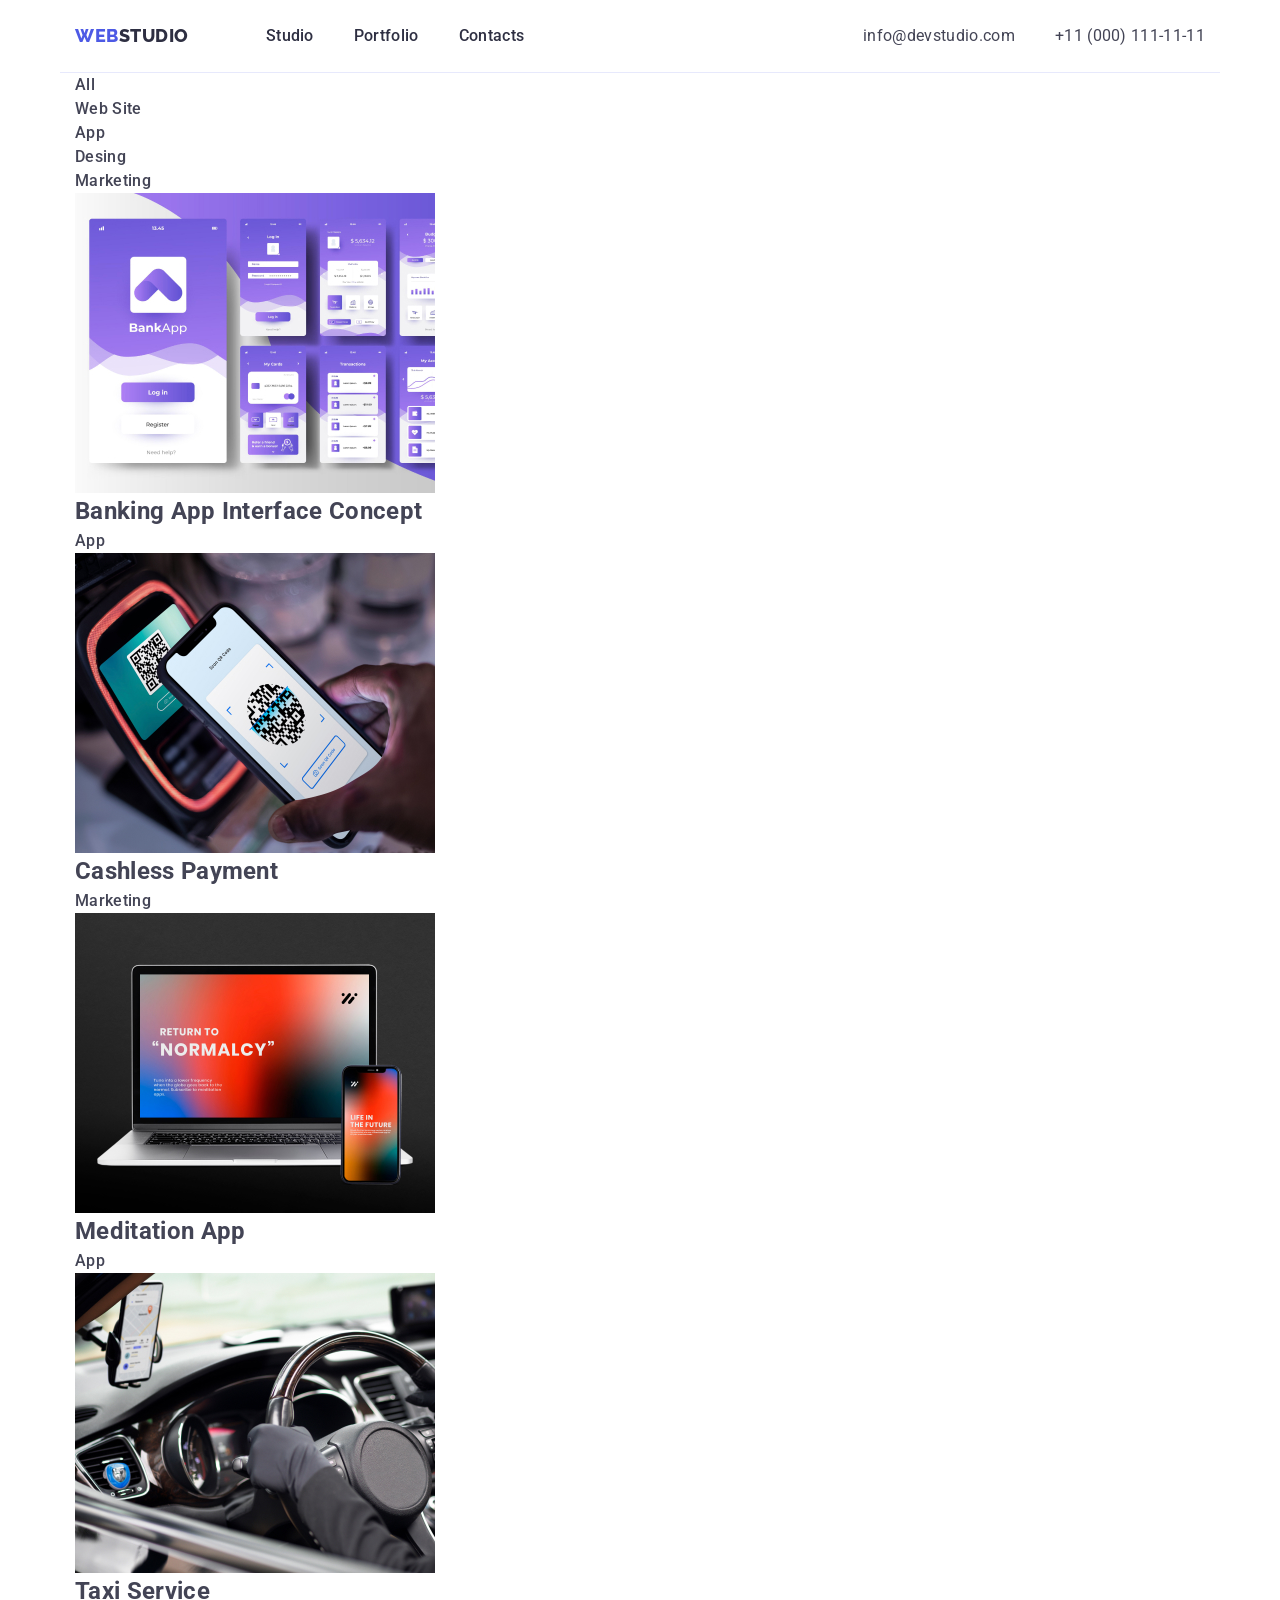
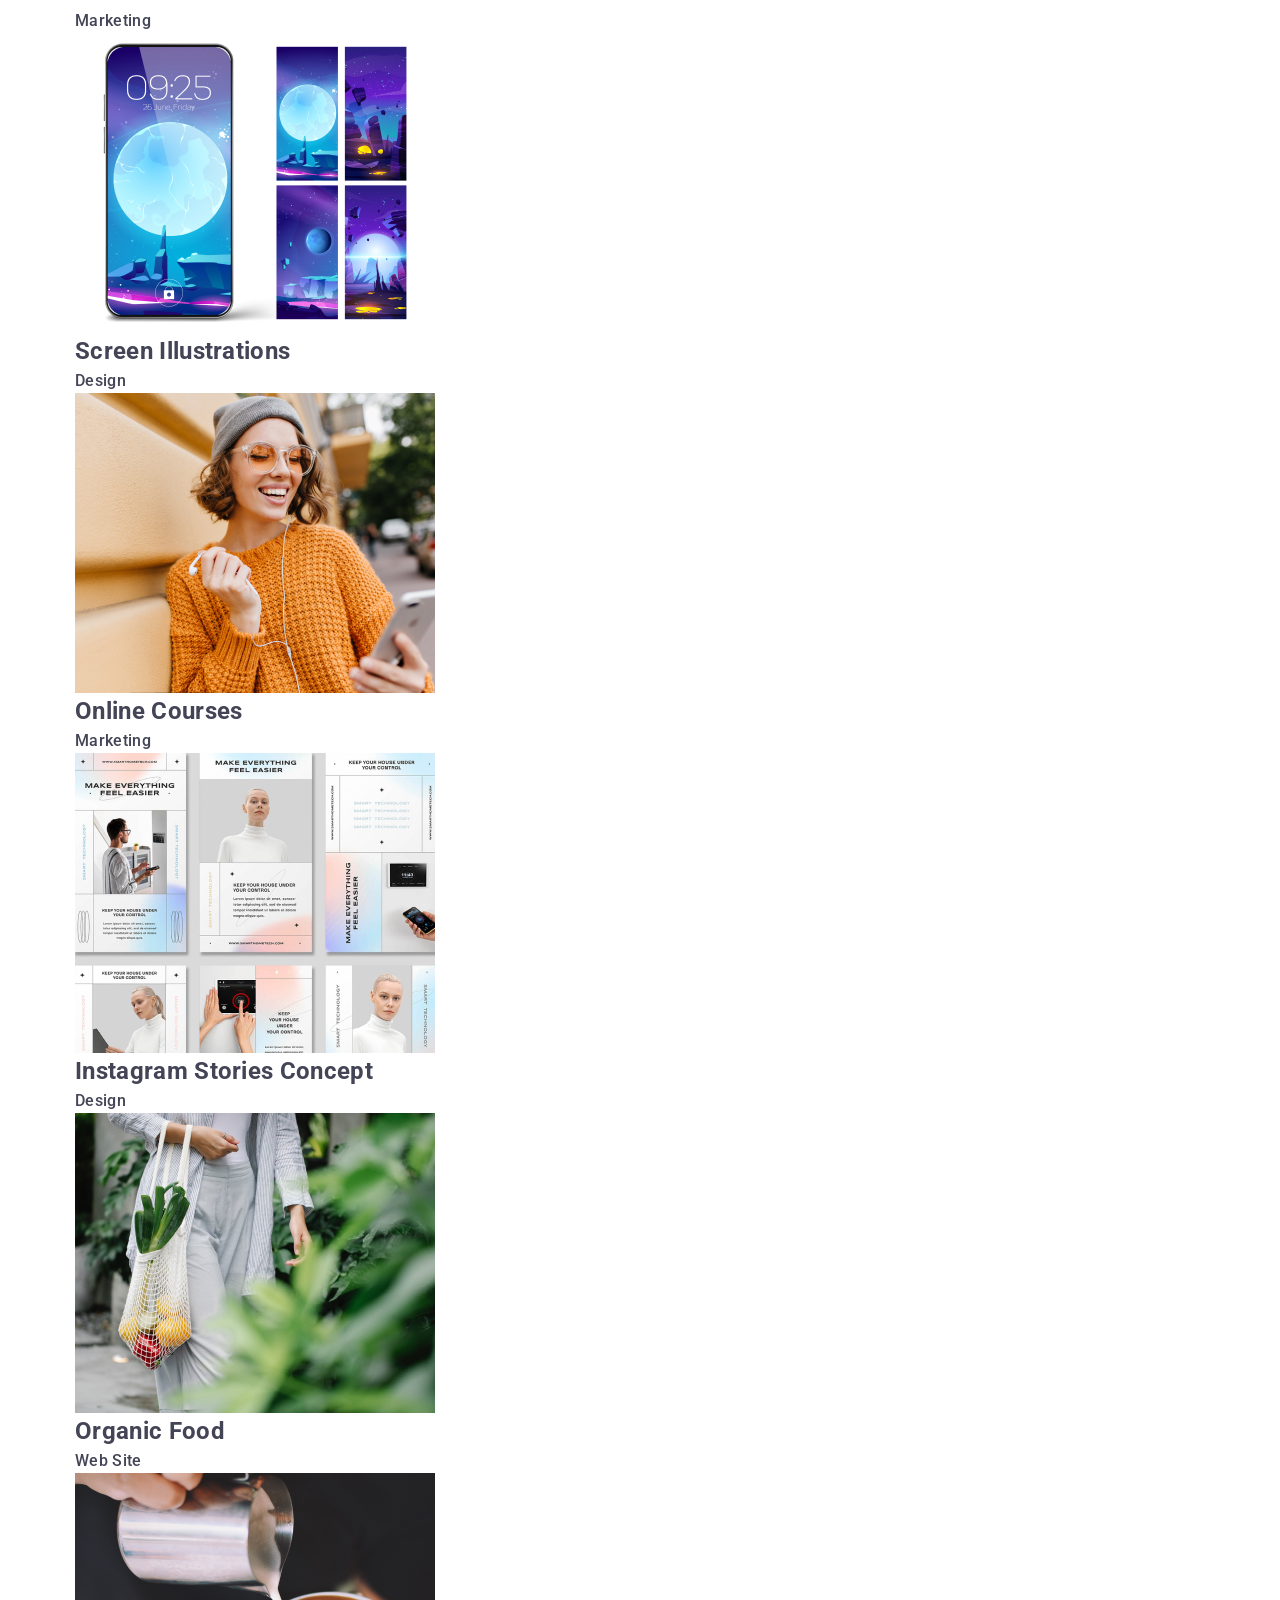
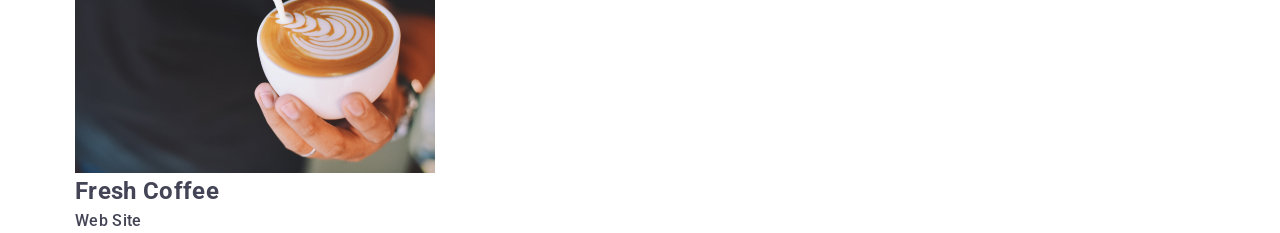
==== portfolio.html @ cc43442c "+" ====
<!DOCTYPE html>
<html lang="en">
<head>
    <meta charset="UTF-8">
    <meta name="viewport" content="width=device-width, initial-scale=1.0">
    <title>Portfolio</title>
    <link rel="stylesheet" href="https://cdn.jsdelivr.net/npm/modern-normalize@3.0.1/modern-normalize.min.css">

		<link rel="preconnect" href="https://fonts.googleapis.com">
		<link rel="preconnect" href="https://fonts.gstatic.com" crossorigin>
		<link href="https://fonts.googleapis.com/css2?family=Raleway:wght@800&family=Roboto:wght@0,400;0,500;0,700&display=swap" rel="stylesheet">
		<link rel="stylesheet" href="./css/cammon.css">
		<link rel="stylesheet" href="./css/style.css"/>
</head>
<body>
    <header class="header">
        <div class="head-item container">
            <a href="./index.html" class="logo link">Web<span class="logo-color">Studio</span> </a>
            <nav class="nav">
                <ul class="nav-menu list">
                    <li class="menu-items list">
                        <a href="./index.html" class="menu-item link">Studio</a>
                    </li>
                    <li class="menu-items list">
                        <a href="" class="menu-item link">Portfolio</a>
                    </li>
                    <li class="menu-items list">
                        <a href="" class="menu-item link">Contacts</a>
                    </li>
                </ul>

                <ul class="nav-info list">
                    <li class="info-items list"><a href="" class="info-email link">info@devstudio.com</a></li>
                    <li class="info-items list"><a href="" class="info-tel link">+11 (000) 111-11-11</a></li>
                    
                </ul>
            </nav></div>
    </header>
    <main class="container">
        <section class="portfolio">
            <h1 class="visually-hidden">Portfolio</h1>
            <ul class="portfolio-menu list">
              <li class="portfolio-menu-item ">All</li>  
              <li class="portfolio-menu-item">Web Site</li>  
              <li class="portfolio-menu-item">App</li>  
              <li class="portfolio-menu-item">Desing</li>  
              <li class="portfolio-menu-item">Marketing</li>  
            </ul>
            <ul class="portfolio-card list">
                <li class="portfolio-card-list">
                    <a href="#" class="poetfolio-card-link link">
                        <img class="partfolio-img" src="./img/portfolio/portfolio-card/banking.jpg" alt="Banking interface" width="360" height="300">
                        <h2 class="partfolio-title">Banking App Interface Concept</h2>
                        <p class="poerfolio-subtitle">App</p>
                    </a>
                </li>
                <li class="portfolio-card-list">
                    <a href="#" class="poetfolio-card-link link">
                        <img class="partfolio-img" src="./img/portfolio/portfolio-card/cashlees.jpg" alt="Cashless Payment" width="360" height="300">
                        <h2 class="partfolio-title">Cashless Payment</h2>
                        <p class="poerfolio-subtitle">Marketing</p>
                    </a>
                </li>
                <li class="portfolio-card-list">
                    <a href="#" class="poetfolio-card-link link">
                        <img class="partfolio-img" src="./img/portfolio/portfolio-card/mediatation.jpg" alt="Meditation App" width="360" height="300">
                        <h2 class="partfolio-title">Meditation App</h2>
                        <p class="poerfolio-subtitle">App</p>
                    </a>
                </li>
                <li class="portfolio-card-list">
                    <a href="#" class="poetfolio-card-link link">
                        <img class="partfolio-img" src="./img/portfolio/portfolio-card/taxi.jpg" alt="Taxi Servis" width="360" height="300">
                        <h2 class="partfolio-title">Taxi Service</h2>
                        <p class="poerfolio-subtitle">Marketing</p>
                    </a>
                </li>
                <li class="portfolio-card-list">
                    <a href="#" class="poetfolio-card-link link">
                        <img class="partfolio-img" src="./img/portfolio/portfolio-card/screen.jpg" alt="Screen Illustrations"width="360" height="300">
                        <h2 class="partfolio-title">Screen Illustrations</h2>
                        <p class="poerfolio-subtitle">Design</p>
                    </a>
                </li>
                <li class="portfolio-card-list">
                    <a href="#" class="poetfolio-card-link link">
                        <img class="partfolio-img" src="./img/portfolio/portfolio-card/online.jpg" alt="Online Courses" width="360" height="300">
                        <h2 class="partfolio-title">Online Courses</h2>
                        <p class="poerfolio-subtitle">Marketing</p>
                    </a>
                </li>
                <li class="portfolio-card-list">
                    <a href="#" class="poetfolio-card-link link">
                        <img class="partfolio-img"src="./img/portfolio/portfolio-card/stories.jpg" alt="Instagram Stories Concept" width="360" height="300">
                        <h2 class="partfolio-title">Instagram Stories Concept</h2>
                        <p class="poerfolio-subtitle">Design</p>
                    </a>
                </li>
                <li class="portfolio-card-list">
                    <a href="#" class="poetfolio-card-link link">
                        <img class="partfolio-img" src="./img/portfolio/portfolio-card/organic.jpg" alt="Organic Food" width="360" height="300">
                        <h2 class="partfolio-title">Organic Food</h2>
                        <p class="poerfolio-subtitle">Web Site</p>
                    </a>
                </li>
                <li class="portfolio-card-list">
                    <a href="#" class="poetfolio-card-link link">
                        <img class="partfolio-img" src="./img/portfolio/portfolio-card/coffee.jpg" alt="Fresh Coffee" width="360" height="300">
                        <h2 class="partfolio-title">Fresh Coffee</h2>
                        <p class="poerfolio-subtitle">Web Site</p>
                    </a>
                </li>
            </ul>
        </section>
    </main>
    <footer></footer>
    
</body>
</html>
---- css/cammon.css ----
:root {
	 --font-family: "Roboto", sans-serif;
	 --second-family: "Raleway", sans-serif;

	 --iris: #4d5ae5;
	 --ocean: #404bbf;
	 --navy-blue: #2e2f42;
	 --green: #31d0aa;
	 --slate: rgb(67, 68, 85);
	 --light-slate: #8e8f99;
	 --cornflower: #e7e9fc;
	 --cloud: #f4f4fd;
	 --navy-blue-modal: rgba(46, 47, 66, 0.4);
	 --grey: rgba(46, 47, 66, 0.7);
	 --white: #fff;
	 --dairy: #fcfcfc;

	}

body {
	font-family: var(--font-family);
	font-weight: 500;
	font-size: 16px;
	line-height: 1.5;
	letter-spacing:0.02em;
	color:var(--slate) ;
	
	background-color:var(--white) ;
		
}

h1,h2,h3, h4,h5,h6,p {
	margin: 0;
}
a {
	text-decoration: none;
}
img{
	display: block;
}


/* =========================================================== */
 /*General styles*/
 .container{	
	max-width: 1160px;
	padding: 0 15px;
	margin:0 auto 0 auto;

	
 }

 .list{
	list-style: none;
	padding: 0;
	margin: 0;
}
.link{
	color: inherit;
	text-decoration: none;
}
 .btn{
	font-weight: 500;
	letter-spacing: 0.04em;
	color: var(--white);
	border-radius: 4px;
	padding: 16px 32px;
	box-shadow: 0 4px 4px 0 rgba(0, 0, 0, 0.15);
	background: var(--iris);	
 }
 .btn:hover,
 .btn:focus{
	background-color: var(--ocean);
 }


 	/* Hidden title */
.visually-hidden {
	position: absolute;
	width: 1px;
	height: 1px;
	margin: -1px;
	border: 0;
	padding: 0;
  
	white-space: nowrap;
	clip-path: inset(100%);
	clip: rect(0 0 0 0);   
	overflow: hidden;
  }
  .section-title{
	font-family: var(--font-family);
	font-weight: 700;
	font-size: 36px;
	line-height: 1.11;
	letter-spacing: 0.02em;
	text-transform: capitalize;
	text-align: center;
	color: var(--navy-blue);

  }

 /* ======header===== */
 /* =====footer===== */
---- css/style.css ----
/* .hero-title{
    font-size: 40px;
} */

/* ==========HEADER========== */
.head-item {
    display: flex;
    align-items: center; 
    border-bottom: 1px solid var(--cornflower);
   }
.logo {
    font-family: var(--second-family);
    font-weight: 800;
    font-size: 18px;
    line-height: 1.17;
    letter-spacing: 0.03em;
    text-transform: uppercase;
    color: var(--iris);
    margin-right: 77px;
}
.logo-color {
    color: var(--navy-blue);
}
.nav {
  
    display: flex;
    align-items: center;
    justify-content: space-between;
    flex-grow: 1;
}
.nav-menu {
    display: flex;
    flex-wrap: wrap;
    align-items: center;
     column-gap: 40px;
}
.menu-items {
    color: var(--navy-blue);
    
}
.menu-item,
.info-email,
.info-tel {
    display: block;
    padding-top: 24px;
    padding-bottom: 24px;
}
.menu-item:hover,
.menu-item:focus {   
    color: var(--ocean);
}
.nav-info {
    font-weight: 400;
    display: flex;
    align-items: center;
    flex-wrap: wrap;
    column-gap: 40px;
}
.info-email:hover,
.info-email:focus,
.info-tel:hover,
.info-tel:hover:focus{
    color: var(--ocean);
}
 
/* ==========MAIN========== */
/* ==========hero========== */
.hero {
    background-color: var(--navy-blue);
    padding-top: 188px;
    padding-bottom: 188px;
}
.hero-title {
font-weight: 700;
font-size: 56px;
line-height: 1.07;
letter-spacing: 0.02em;
text-align: center;
color: var(--white);
margin-bottom: 48px;

}
.hero-btn {
    display: block;
    margin: 0 auto;
}
/* ==========feature========== */
.feature {
    padding-top: 120px;
    padding-bottom: 96px;
}
.feature-list {
    display: flex;
    flex-wrap: wrap;
    gap: 24px;
}
.feature-card {
    flex-basis: calc((100% - 24px * 3)/4);
}
.feature-card-box{
    background-color: var(--cloud);
    border-radius: 4px;
    display: flex;
    align-items: center;
    justify-content: center;
    min-height: 112px;
   
    margin-bottom: 8px;
}
.feature-card-title {
    font-weight: 500;
    font-size: 20px;
    line-height: 1.2;
    letter-spacing: 0.02em;
    color: var(--navy-blue); 
    }
    .feature-card-title:not(:last-child){
    margin-bottom: 8px;
    }
.feature-card-text {
    font-weight: 400;
    font-size: 16px;
    line-height: 1.5;
    }

/* ==========doing========== */

.doing {
    padding-bottom: 120px;
   
    outline: 5px solid coral;

}
.doing-title:not(:last-child) {
    margin-bottom: 72px;
}
.doing-list {
    display: flex;
    flex-wrap: wrap;
    gap: 24px;
}
.doing-card {
    flex-basis: calc((100% - 24px * 2)/3);
}
.doing-card-link {
}
.doing-card-img {
}
/* ==========team========== */
.team {
    padding-top: 120px;
    padding-bottom: 120px;
    background-color: var(--cloud);
}

.team-title {
    margin-bottom: 72px;
}
.team-list {
    display: flex;
    flex-wrap: wrap;
    gap: 24px;
}

.team-card {
    flex-basis: calc((100% - 24px * 3)/4);
}
.team-card-img {
}
.team-card-box{
    padding: 32px 16px;
    box-shadow: 0 2px 1px 0 rgba(46, 47, 66, 0.08), 0 1px 1px 0 rgba(46, 47, 66, 0.16), 0 1px 6px 0 rgba(46, 47, 66, 0.08);
    background: var(--white);
}
.team-card-title {
    font-weight: 600;
    font-size: 20px;
    line-height: 1.2;
    text-align: center;
    color: var(--navy-blue);
}
.team-card-title:not(:last-child){
    margin-bottom:8px;
}
.team-card-subtitle {
    font-weight: 400;
    text-align: center;
}

.team-card-subtitle:not(:last-child){
    margin-bottom: 8px;
} 
.team-card-soc {
    display: flex;
    align-items: center;
    justify-content: center;
    gap: 24px;

    
}
.team-soc-item {
}
.team-soc-icon {
    display: flex;
    align-items: center;
    justify-content: center;
    width: 40px;
    height: 40px;
    background-color: var(--iris);
    border-radius: 50%;
}
.team-soc-icon:hover,
.team-soc-icon:focus{
background-color: var(--ocean);
}

.team-soc-svg{
    fill: currentColor;
}
.twiter{
    fill: var(--white);
}
/* ==========HEADER========== */
/* ==========HEADER========== */


/*
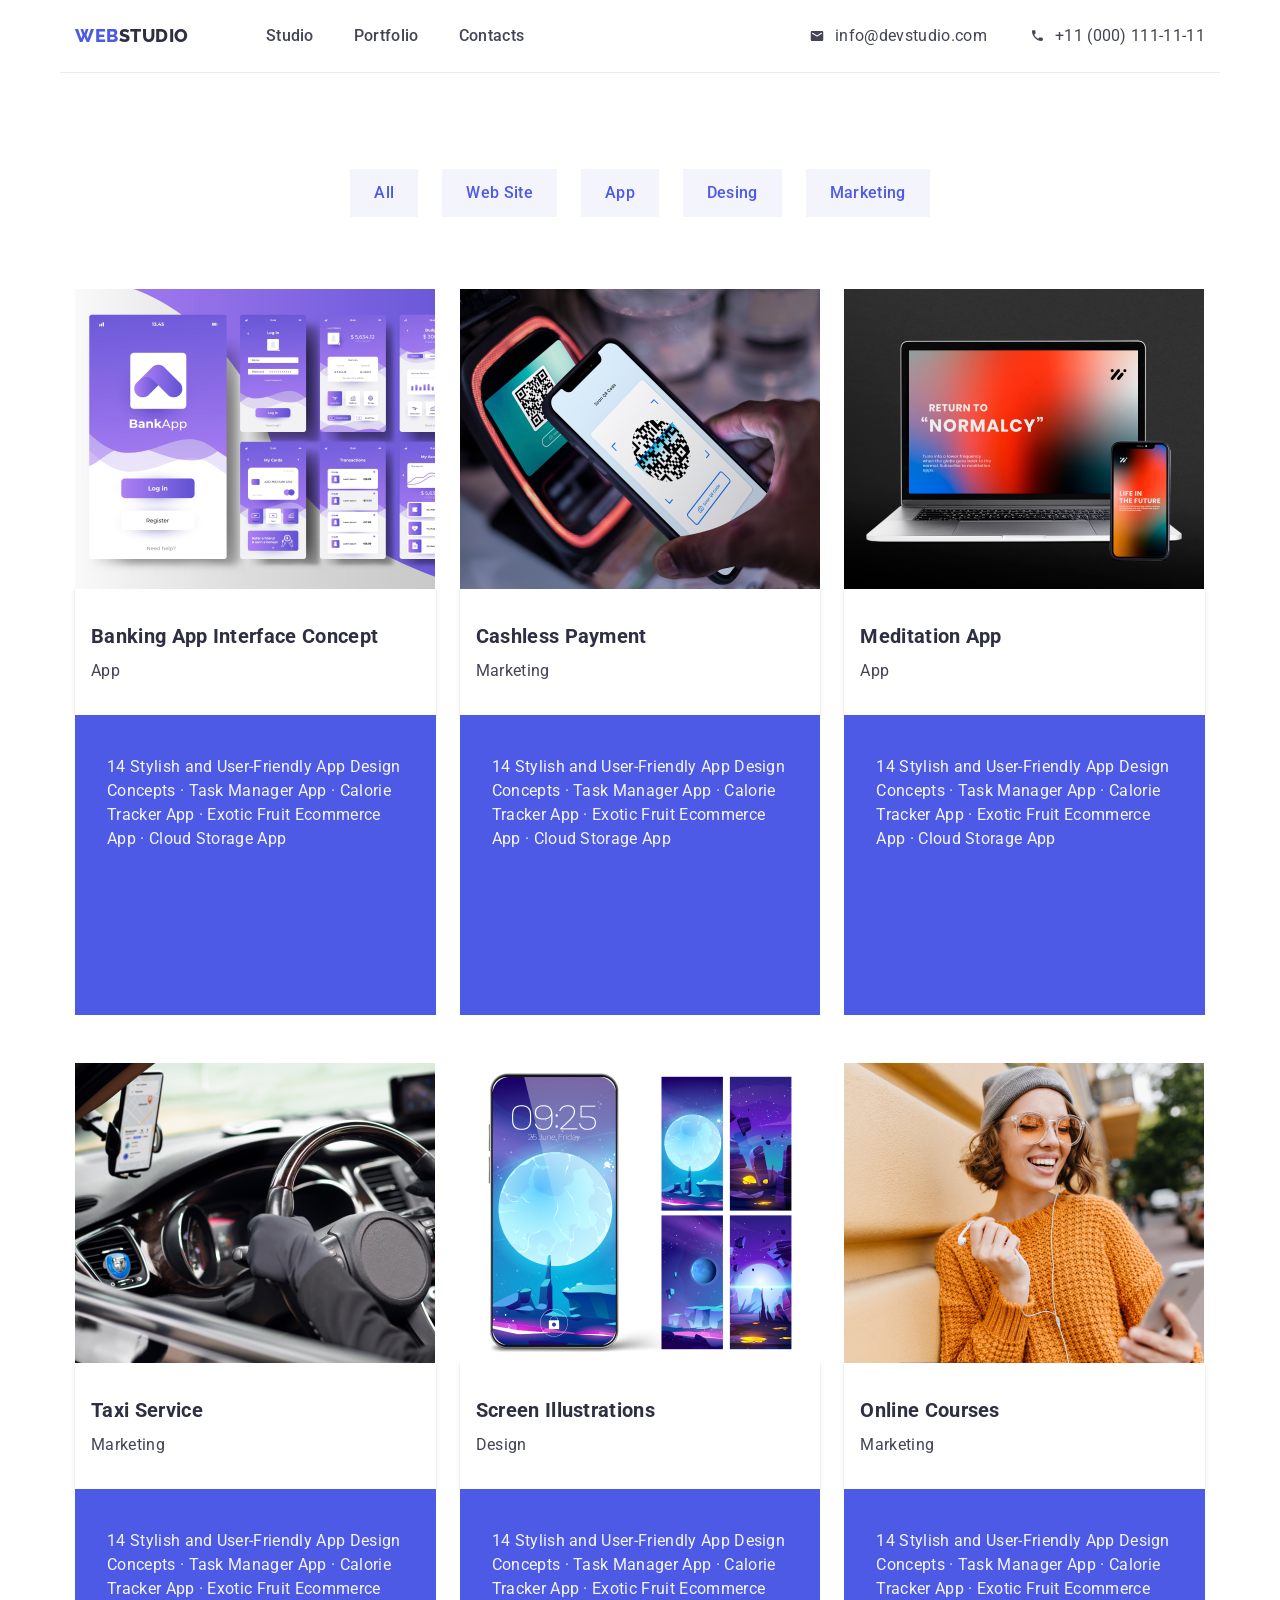
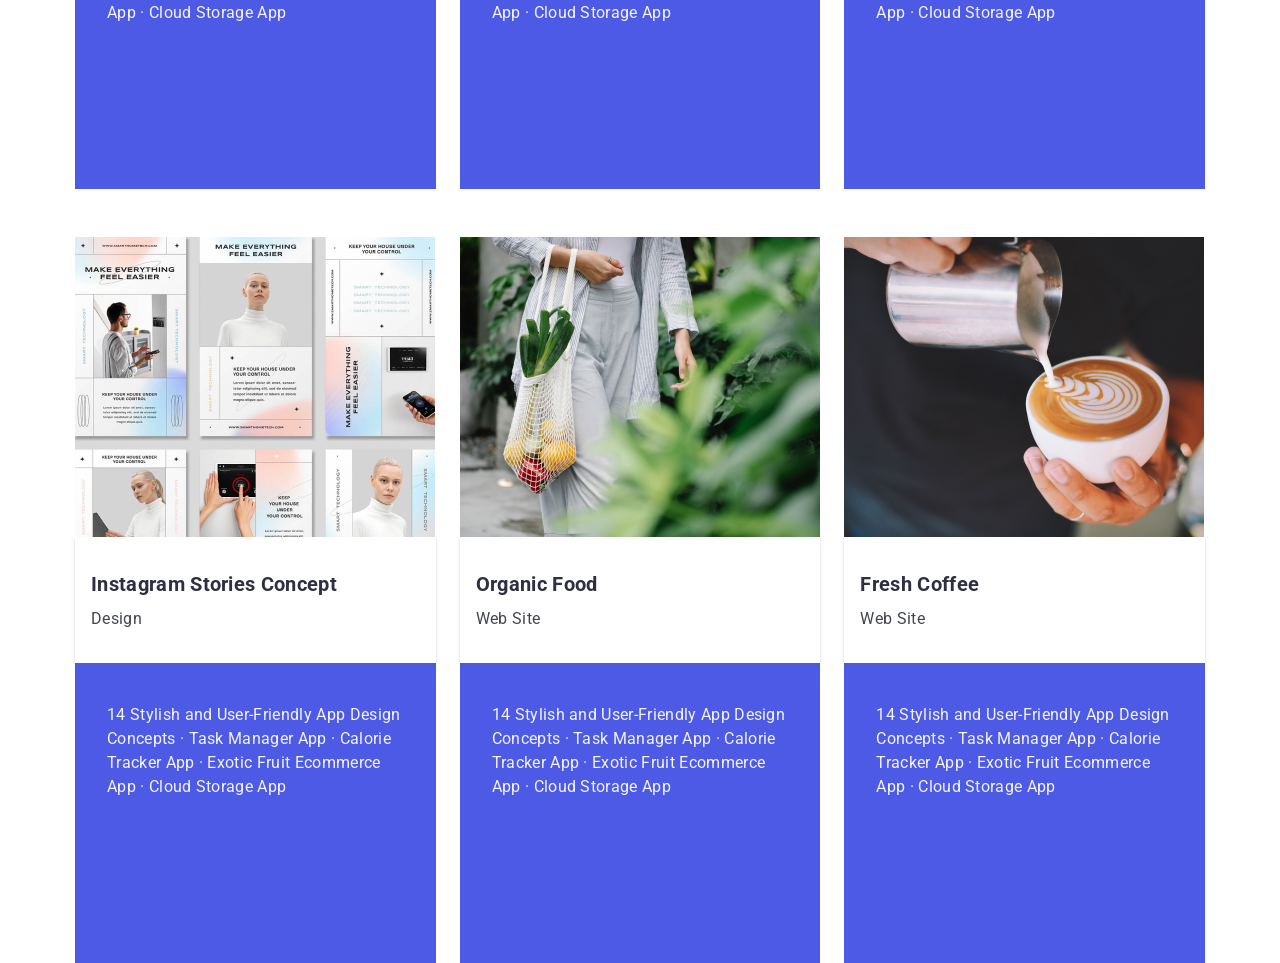
==== commit e9e2f1ad: "fix view" ====
--- a/portfolio.html
+++ b/portfolio.html
@@ -13,29 +13,42 @@
 		<link rel="stylesheet" href="./css/style.css"/>
 </head>
 <body>
-    <header class="header">
-        <div class="head-item container">
-            <a href="./index.html" class="logo link">Web<span class="logo-color">Studio</span> </a>
-            <nav class="nav">
-                <ul class="nav-menu list">
-                    <li class="menu-items list">
-                        <a href="./index.html" class="menu-item link">Studio</a>
-                    </li>
-                    <li class="menu-items list">
-                        <a href="" class="menu-item link">Portfolio</a>
-                    </li>
-                    <li class="menu-items list">
-                        <a href="" class="menu-item link">Contacts</a>
-                    </li>
-                </ul>
+   	<header class="header">
+			<div class="head-item container">
+				<a href="./index.html" class="logo link">Web<span class="logo-color">Studio</span> </a>
+				<nav class="nav">
+					<ul class="nav-menu list">
+						<li class="menu-items list">
+							<a href="./index.html" class="menu-item link">Studio</a>
+						</li>
+						<li class="menu-items list">
+							<a href="./portfolio.html" class="menu-item link">Portfolio</a>
+						</li>
+						<li class="menu-items list">
+							<a href="" class="menu-item link">Contacts</a>
+						</li>
+					</ul>
+	
+					<ul class="nav-info list">
+						<li class="info-items list">
+							<a href="mailto:info@devstudio.com" class="info-email link"> 
+								<svg class="info-email-svg" width="20" height="20" aria-hidden="true">
+									<use href="./img/svg/icons.svg#e-mail"></use>
+								</svg> 
+							info@devstudio.com</a> 
+						</li>
+						<li class="info-items list">
+							<a href="tel:+110001111111" class="info-tel link">
+								<svg class="info-phone-svg" width="20" height="20" aria-hidden="true">
+									<use href="./img/svg/icons.svg#phone"></use>
+								</svg>
+							 +11 (000) 111-11-11</a>
+						</li>
+						
+					</ul>
+				</nav></div>
+		</header>
 
-                <ul class="nav-info list">
-                    <li class="info-items list"><a href="" class="info-email link">info@devstudio.com</a></li>
-                    <li class="info-items list"><a href="" class="info-tel link">+11 (000) 111-11-11</a></li>
-                    
-                </ul>
-            </nav></div>
-    </header>
     <main class="container">
         <section class="portfolio">
             <h1 class="visually-hidden">Portfolio</h1>
@@ -48,66 +61,94 @@
             </ul>
             <ul class="portfolio-card list">
                 <li class="portfolio-card-list">
-                    <a href="#" class="poetfolio-card-link link">
-                        <img class="partfolio-img" src="./img/portfolio/portfolio-card/banking.jpg" alt="Banking interface" width="360" height="300">
-                        <h2 class="partfolio-title">Banking App Interface Concept</h2>
-                        <p class="poerfolio-subtitle">App</p>
+                    <a href="#" class="portfolio-card-link link">
+                        <img class="portfolio-img" src="./img/portfolio/portfolio-card/banking.jpg" alt="Banking interface" width="360" height="300">
+                        <div class="portfolio-item">
+                            <h2 class="portfolio-title">Banking App Interface Concept</h2>
+                            <p class="portfolio-subtitle">App</p>       
+                        </div>
+                        
+                        <p class="portfolio-text">14 Stylish and User-Friendly App Design Concepts · Task Manager App · Calorie Tracker App · Exotic Fruit Ecommerce App · Cloud Storage App</p>
                     </a>
                 </li>
                 <li class="portfolio-card-list">
-                    <a href="#" class="poetfolio-card-link link">
-                        <img class="partfolio-img" src="./img/portfolio/portfolio-card/cashlees.jpg" alt="Cashless Payment" width="360" height="300">
-                        <h2 class="partfolio-title">Cashless Payment</h2>
-                        <p class="poerfolio-subtitle">Marketing</p>
+                    <a href="#" class="portfolio-card-link link">
+                        <img class="portfolio-img" src="./img/portfolio/portfolio-card/cashlees.jpg" alt="Cashless Payment" width="360" height="300">
+                         <div class="portfolio-item">
+                            <h2 class="portfolio-title">Cashless Payment</h2>
+                            <p class="portfolio-subtitle">Marketing</p>
+                        </div>
+                        <p class="portfolio-text">14 Stylish and User-Friendly App Design Concepts · Task Manager App · Calorie Tracker App · Exotic Fruit Ecommerce App · Cloud Storage App</p>
                     </a>
                 </li>
                 <li class="portfolio-card-list">
-                    <a href="#" class="poetfolio-card-link link">
-                        <img class="partfolio-img" src="./img/portfolio/portfolio-card/mediatation.jpg" alt="Meditation App" width="360" height="300">
-                        <h2 class="partfolio-title">Meditation App</h2>
-                        <p class="poerfolio-subtitle">App</p>
+                    <a href="#" class="portfolio-card-link link">
+                        <img class="portfolio-img" src="./img/portfolio/portfolio-card/mediatation.jpg" alt="Meditation App" width="360" height="300">
+                         <div class="portfolio-item">
+                            <h2 class="portfolio-title">Meditation App</h2>
+                            <p class="portfolio-subtitle">App</p>
+                        </div>
+                        <p class="portfolio-text">14 Stylish and User-Friendly App Design Concepts · Task Manager App · Calorie Tracker App · Exotic Fruit Ecommerce App · Cloud Storage App</p>
                     </a>
                 </li>
                 <li class="portfolio-card-list">
-                    <a href="#" class="poetfolio-card-link link">
-                        <img class="partfolio-img" src="./img/portfolio/portfolio-card/taxi.jpg" alt="Taxi Servis" width="360" height="300">
-                        <h2 class="partfolio-title">Taxi Service</h2>
-                        <p class="poerfolio-subtitle">Marketing</p>
+                    <a href="#" class="portfolio-card-link link">
+                        <img class="portfolio-img" src="./img/portfolio/portfolio-card/taxi.jpg" alt="Taxi Servis" width="360" height="300">
+                         <div class="portfolio-item">
+                            <h2 class="portfolio-title">Taxi Service</h2>
+                            <p class="portfolio-subtitle">Marketing</p>
+                        </div>
+                        <p class="portfolio-text">14 Stylish and User-Friendly App Design Concepts · Task Manager App · Calorie Tracker App · Exotic Fruit Ecommerce App · Cloud Storage App</p>
                     </a>
                 </li>
                 <li class="portfolio-card-list">
-                    <a href="#" class="poetfolio-card-link link">
-                        <img class="partfolio-img" src="./img/portfolio/portfolio-card/screen.jpg" alt="Screen Illustrations"width="360" height="300">
-                        <h2 class="partfolio-title">Screen Illustrations</h2>
-                        <p class="poerfolio-subtitle">Design</p>
+                    <a href="#" class="portfolio-card-link link">
+                        <img class="portfolio-img" src="./img/portfolio/portfolio-card/screen.jpg" alt="Screen Illustrations"width="360" height="300">
+                         <div class="portfolio-item">
+                            <h2 class="portfolio-title">Screen Illustrations</h2>
+                            <p class="portfolio-subtitle">Design</p>
+                         </div>
+                        <p class="portfolio-text">14 Stylish and User-Friendly App Design Concepts · Task Manager App · Calorie Tracker App · Exotic Fruit Ecommerce App · Cloud Storage App</p>
                     </a>
                 </li>
                 <li class="portfolio-card-list">
-                    <a href="#" class="poetfolio-card-link link">
-                        <img class="partfolio-img" src="./img/portfolio/portfolio-card/online.jpg" alt="Online Courses" width="360" height="300">
-                        <h2 class="partfolio-title">Online Courses</h2>
-                        <p class="poerfolio-subtitle">Marketing</p>
+                    <a href="#" class="portfolio-card-link link">
+                        <img class="portfolio-img" src="./img/portfolio/portfolio-card/online.jpg" alt="Online Courses" width="360" height="300">
+                         <div class="portfolio-item">
+                            <h2 class="portfolio-title">Online Courses</h2>
+                            <p class="portfolio-subtitle">Marketing</p>
+                         </div>
+                        <p class="portfolio-text">14 Stylish and User-Friendly App Design Concepts · Task Manager App · Calorie Tracker App · Exotic Fruit Ecommerce App · Cloud Storage App</p>
                     </a>
                 </li>
                 <li class="portfolio-card-list">
-                    <a href="#" class="poetfolio-card-link link">
-                        <img class="partfolio-img"src="./img/portfolio/portfolio-card/stories.jpg" alt="Instagram Stories Concept" width="360" height="300">
-                        <h2 class="partfolio-title">Instagram Stories Concept</h2>
-                        <p class="poerfolio-subtitle">Design</p>
+                    <a href="#" class="portfolio-card-link link">
+                        <img class="portfolio-img"src="./img/portfolio/portfolio-card/stories.jpg" alt="Instagram Stories Concept" width="360" height="300">
+                         <div class="portfolio-item">
+                            <h2 class="portfolio-title">Instagram Stories Concept</h2>
+                            <p class="portfolio-subtitle">Design</p>
+                         </div>
+                        <p class="portfolio-text">14 Stylish and User-Friendly App Design Concepts · Task Manager App · Calorie Tracker App · Exotic Fruit Ecommerce App · Cloud Storage App</p>
                     </a>
                 </li>
                 <li class="portfolio-card-list">
-                    <a href="#" class="poetfolio-card-link link">
-                        <img class="partfolio-img" src="./img/portfolio/portfolio-card/organic.jpg" alt="Organic Food" width="360" height="300">
-                        <h2 class="partfolio-title">Organic Food</h2>
-                        <p class="poerfolio-subtitle">Web Site</p>
+                    <a href="#" class="portfolio-card-link link">
+                        <img class="portfolio-img" src="./img/portfolio/portfolio-card/organic.jpg" alt="Organic Food" width="360" height="300">
+                         <div class="portfolio-item">
+                            <h2 class="portfolio-title">Organic Food</h2>
+                            <p class="portfolio-subtitle">Web Site</p>
+                         </div>
+                        <p class="portfolio-text">14 Stylish and User-Friendly App Design Concepts · Task Manager App · Calorie Tracker App · Exotic Fruit Ecommerce App · Cloud Storage App</p>
                     </a>
                 </li>
                 <li class="portfolio-card-list">
-                    <a href="#" class="poetfolio-card-link link">
+                    <a href="#" class="portfolio-card-link link">
                         <img class="partfolio-img" src="./img/portfolio/portfolio-card/coffee.jpg" alt="Fresh Coffee" width="360" height="300">
-                        <h2 class="partfolio-title">Fresh Coffee</h2>
-                        <p class="poerfolio-subtitle">Web Site</p>
+                        <div class="portfolio-item">
+                            <h2 class="portfolio-title">Fresh Coffee</h2>
+                            <p class="portfolio-subtitle">Web Site</p>
+                        </div>
+                        <p class="portfolio-text">14 Stylish and User-Friendly App Design Concepts · Task Manager App · Calorie Tracker App · Exotic Fruit Ecommerce App · Cloud Storage App</p>
                     </a>
                 </li>
             </ul>
--- a/css/cammon.css
+++ b/css/cammon.css
@@ -88,6 +88,10 @@
 	clip: rect(0 0 0 0);   
 	overflow: hidden;
   }
+  .section-pading{
+	padding-top: 120px;
+	padding-bottom: 120px;
+  }
   .section-title{
 	font-family: var(--font-family);
 	font-weight: 700;
--- a/css/style.css
+++ b/css/style.css
@@ -41,9 +41,14 @@
 .menu-item,
 .info-email,
 .info-tel {
-    display: block;
+    /* display: block; */
+
+    display: inline-flex;
+    align-items: center;
+    gap: 8px;
     padding-top: 24px;
     padding-bottom: 24px;
+    color: var(--slate);
 }
 .menu-item:hover,
 .menu-item:focus {   
@@ -62,14 +67,26 @@
 .info-tel:hover:focus{
     color: var(--ocean);
 }
+.info-email-svg,
+.info-phone-svg {
+fill: currentColor;
+width: 20px;
+height: 20px;
+
+}
  
 /* ==========MAIN========== */
 /* ==========hero========== */
 .hero {
-    background-color: var(--navy-blue);
+    background-image:linear-gradient(rgba(46, 47, 66, 0.7), rgba(46, 47, 66, 0.7)), url(../img/main/hero/people-office.jpg);
+  background-size: cover;
+  background-position: center;
+  background-repeat: no-repeat;
     padding-top: 188px;
     padding-bottom: 188px;
 }
+
+ /* linear-gradient(rgba(var(--navy-rgb), 0.7), rgba(var(--navy-rgb), 0.7)),  */
 .hero-title {
 font-weight: 700;
 font-size: 56px;
@@ -85,10 +102,6 @@
     margin: 0 auto;
 }
 /* ==========feature========== */
-.feature {
-    padding-top: 120px;
-    padding-bottom: 96px;
-}
 .feature-list {
     display: flex;
     flex-wrap: wrap;
@@ -128,7 +141,7 @@
 .doing {
     padding-bottom: 120px;
    
-    outline: 5px solid coral;
+    /* outline: 5px solid coral; */
 
 }
 .doing-title:not(:last-child) {
@@ -148,9 +161,7 @@
 }
 /* ==========team========== */
 .team {
-    padding-top: 120px;
-    padding-bottom: 120px;
-    background-color: var(--cloud);
+   background-color: var(--cloud);
 }
 
 .team-title {
@@ -220,8 +231,87 @@
 .twiter{
     fill: var(--white);
 }
-/* ==========HEADER========== */
-/* ==========HEADER========== */
-
-
-/*
+
+/* ==========CUSTOMERS========== */
+.customers-title {
+}
+.title {
+}
+.customers-list {
+}
+.list {
+}
+.customers-card {
+}
+.customers-card-link {
+}
+.customers-card-svg {
+}
+
+
+
+/* ===================PORTFOLIO================================ */
+.portfolio {
+    padding-top: 96px;
+
+}
+.portfolio-menu{
+    display: flex;
+    align-items: center;
+    justify-content: center;
+    gap: 24px;
+    padding-bottom:72px;
+}
+.portfolio-menu-item {
+    padding: 12px 24px;
+    background-color: var(--cloud);
+    text-align: center;
+    color: var(--iris);
+    cursor: pointer;
+}
+.portfolio-menu-item:hover,
+.portfolio-menu-item:focus{
+   background-color: var(--iris); 
+   color:var(--white) ;
+}
+
+
+
+.portfolio-card {
+    display: flex;
+    flex-wrap: wrap;
+    row-gap: 48px;
+    column-gap: 24px;
+   
+
+}
+
+
+.portfolio-card-list {
+    flex-basis: calc((100% - 24px * 2) / 3);
+     
+}
+.portfolio-card-link {
+    
+}
+.portfolio-item {
+    padding:32px 16px;
+     box-shadow: 0 2px 1px 0 rgba(46, 47, 66, 0.08), 0 1px 1px 0 rgba(46, 47, 66, 0.16), 0 1px 6px 0 rgba(46, 47, 66, 0.08);
+}
+.portfolio-title {
+   font-size: 20px; 
+   color: var(--navy-blue);
+   margin-bottom: 8px;
+}
+.portfolio-subtitle {
+    font-weight: 400;
+}
+.portfolio-text {
+    font-weight: 400;
+    letter-spacing: 0.02em;
+    color: var(--cloud);
+    background-color: var(--iris);
+    padding: 40px 32px;
+    min-height: 300px;
+
+}
